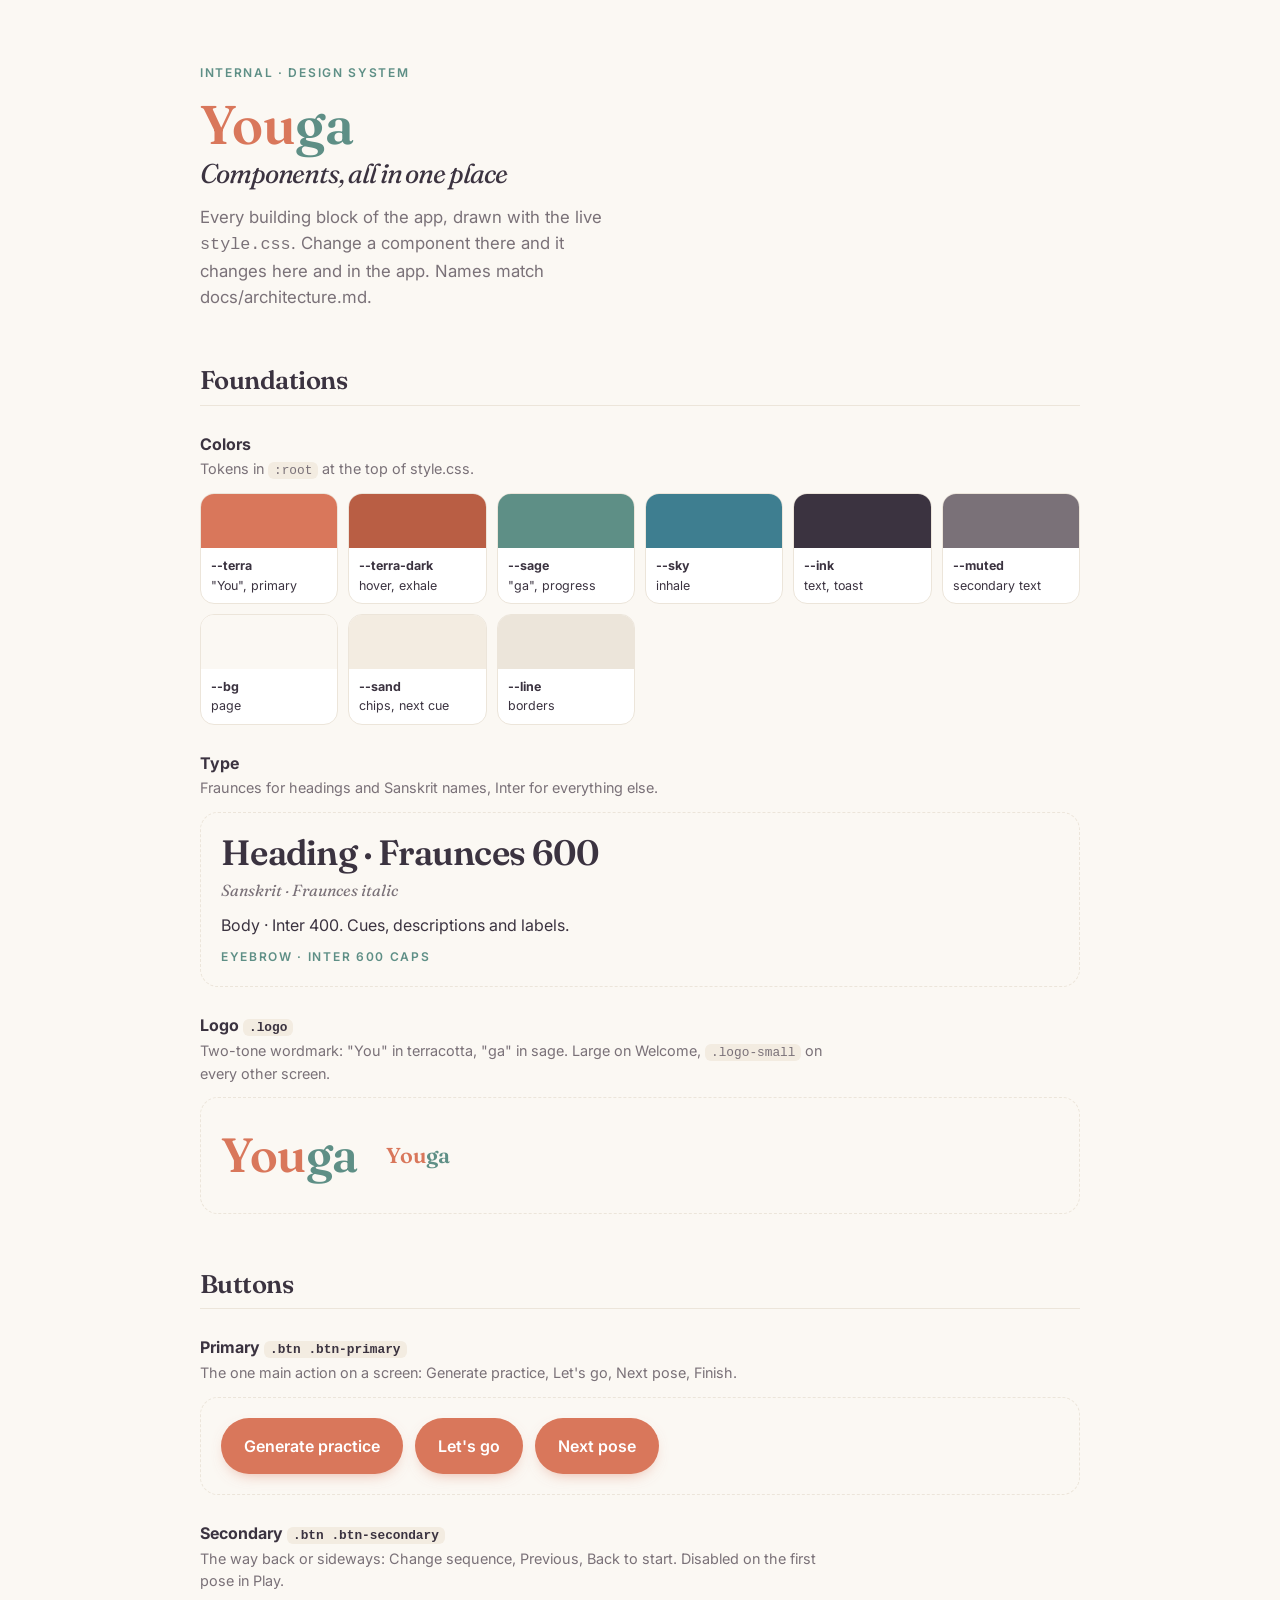
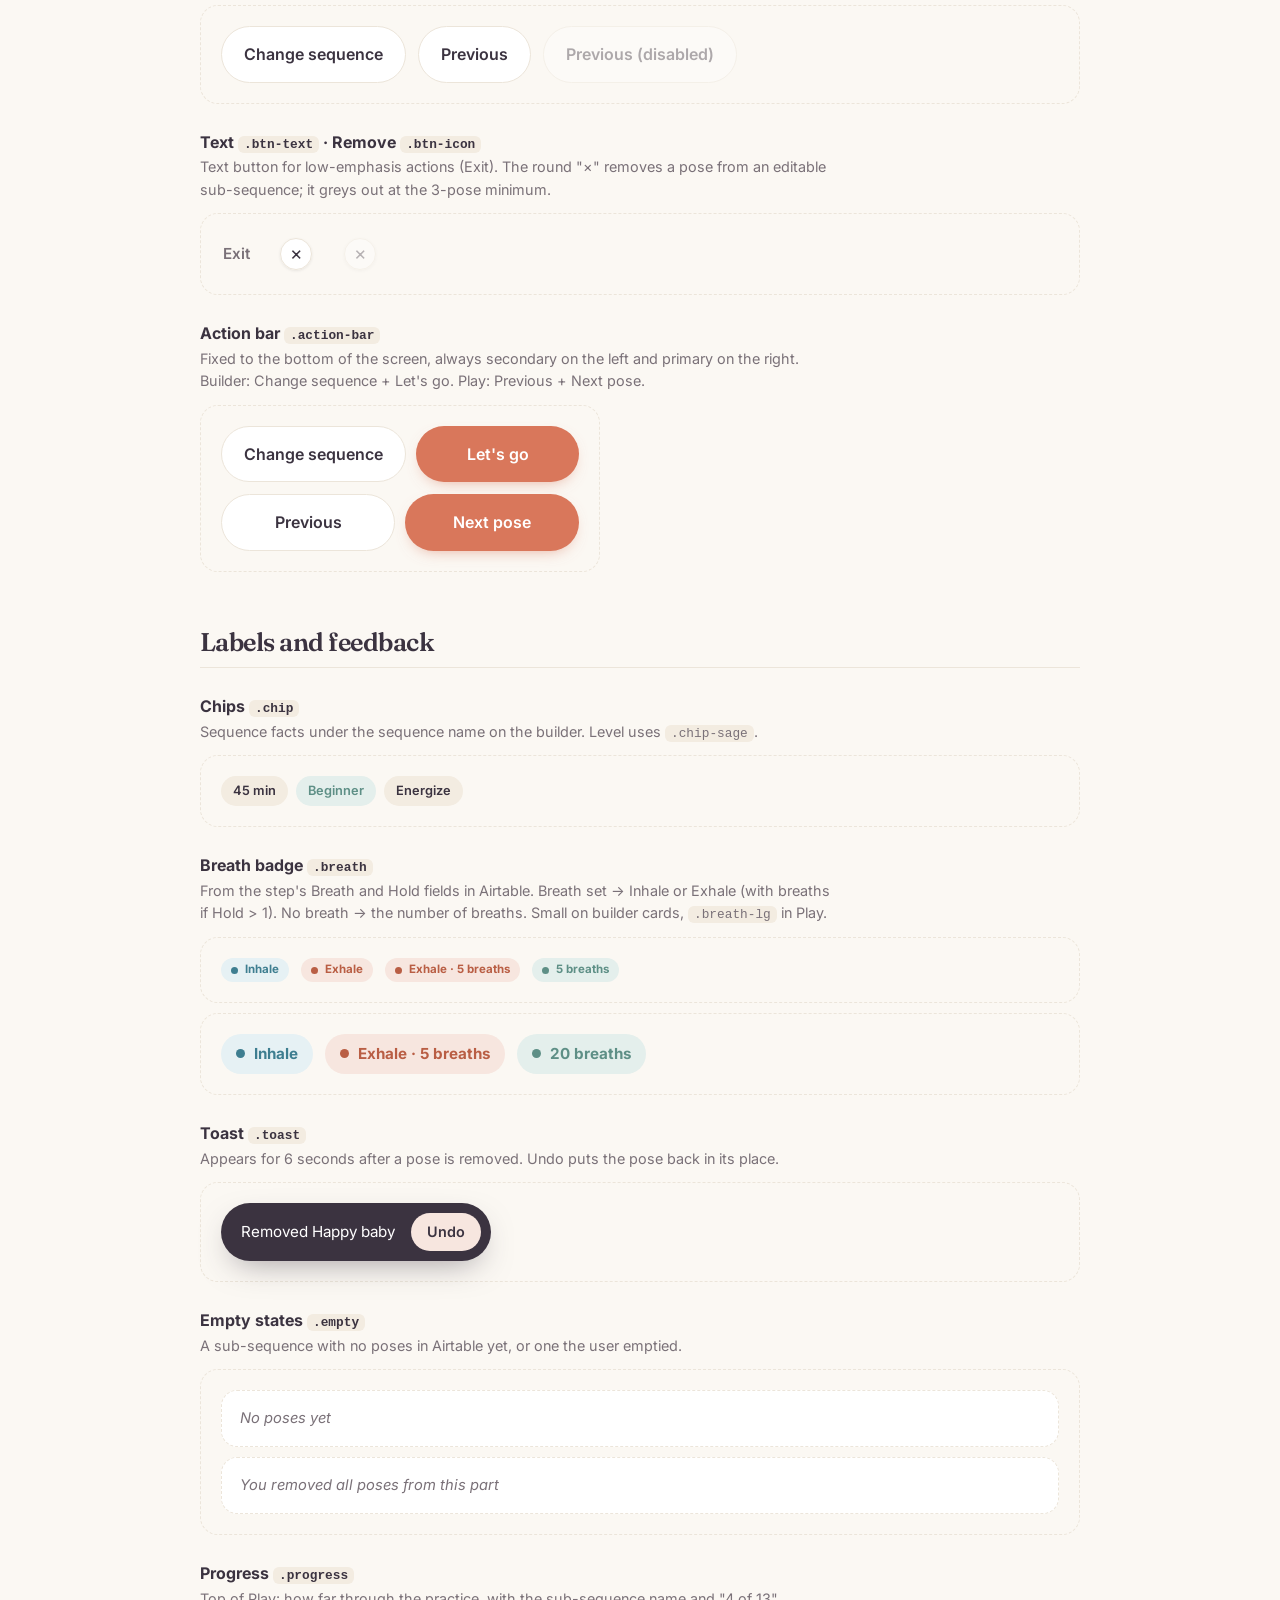
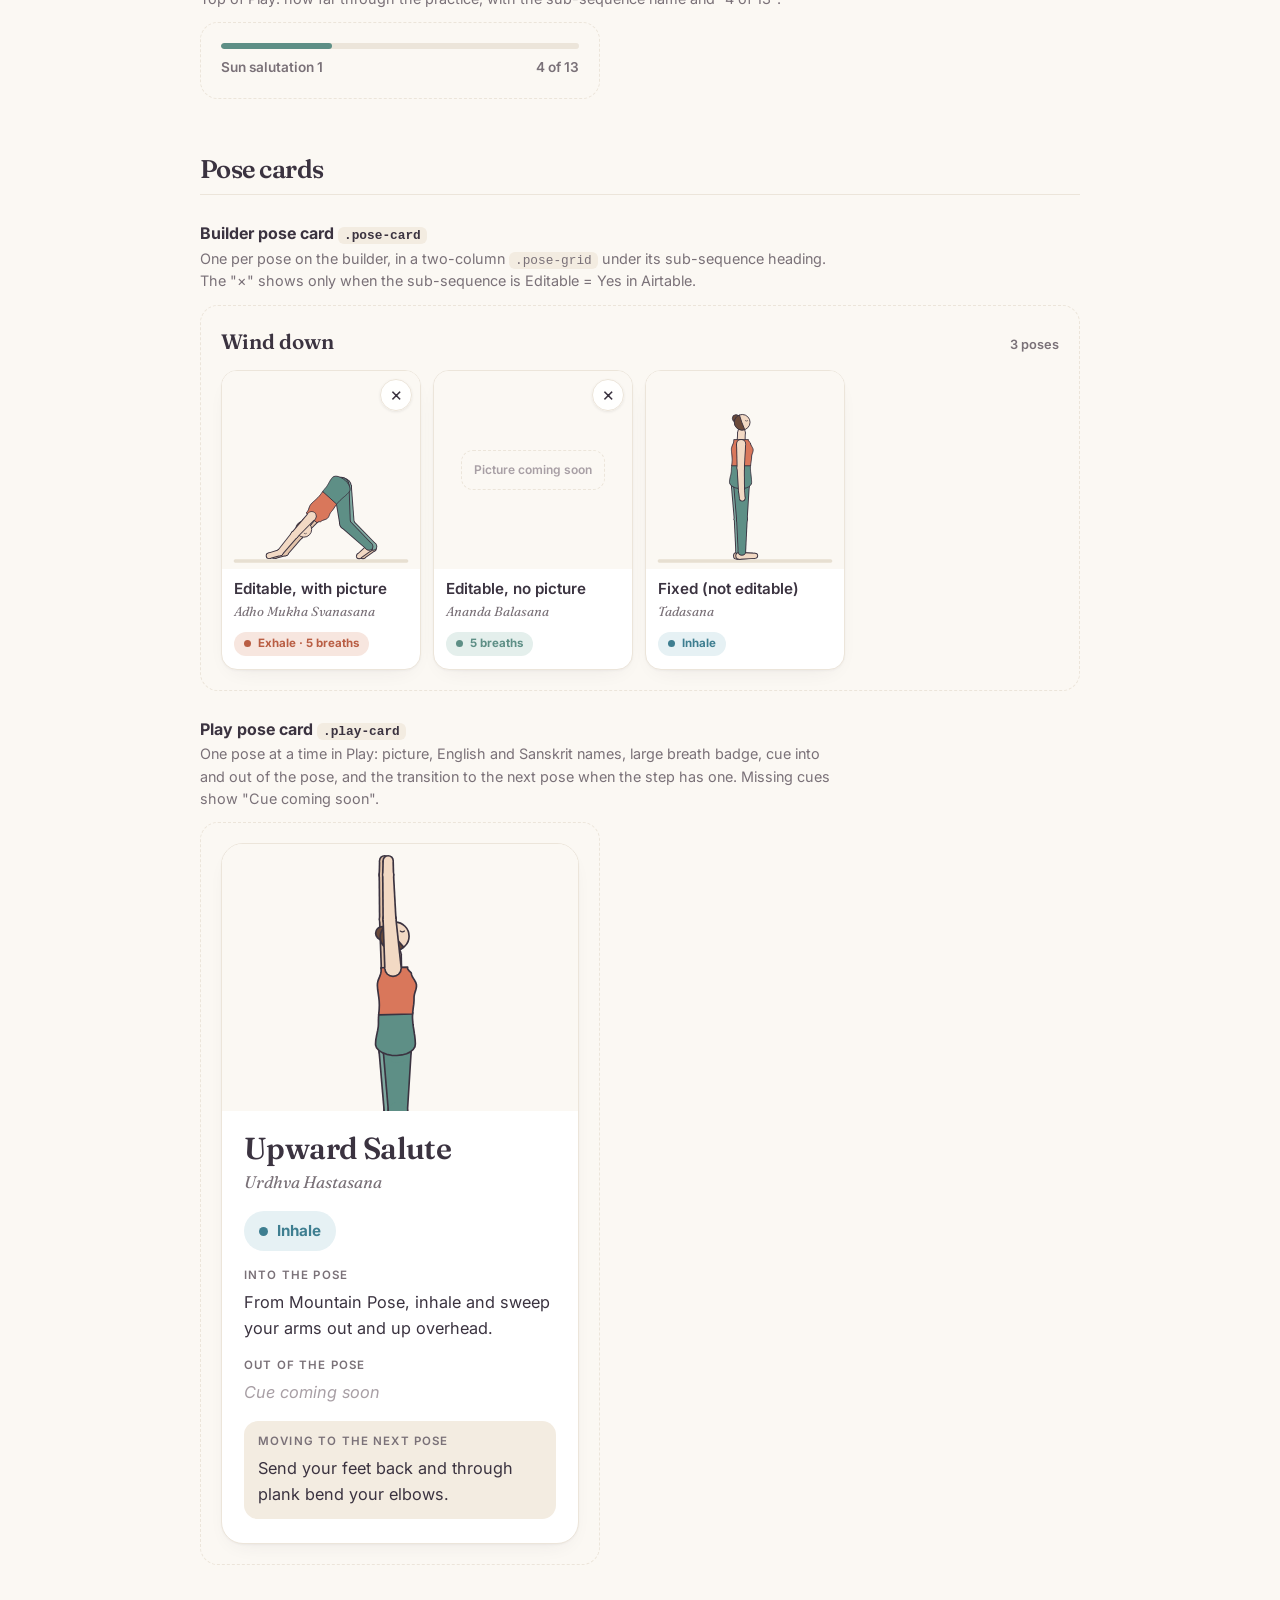
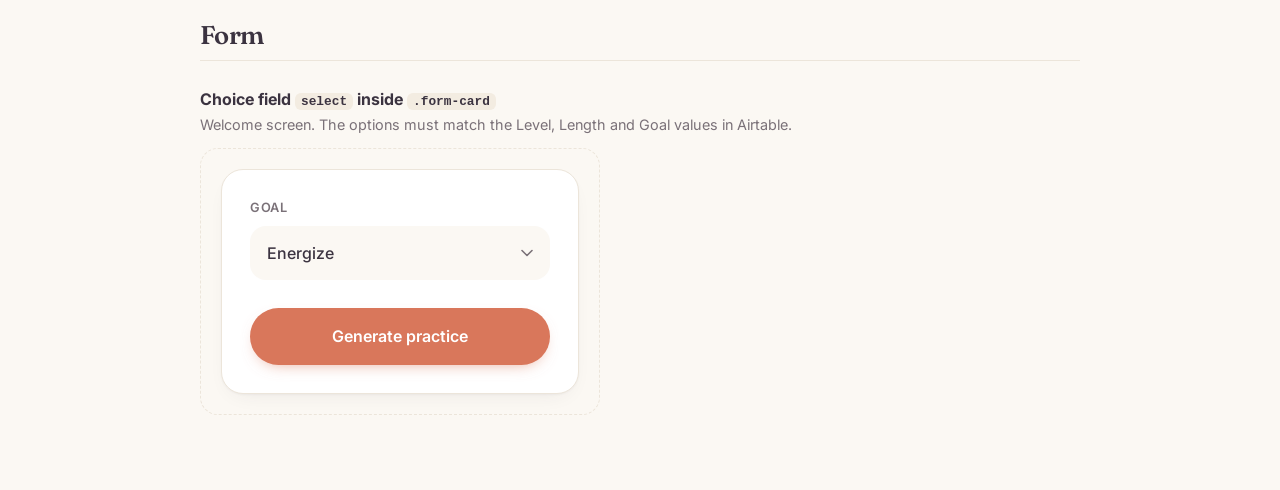
==== styleguide.html @ b782b148 "Merge builder and sequence review, add Play mode, Airtable content, component gallery and architectu" ====
<!doctype html>
<html lang="en">
<head>
  <meta charset="utf-8">
  <meta name="viewport" content="width=device-width, initial-scale=1">
  <title>Youga — Components</title>
  <link rel="preconnect" href="https://fonts.googleapis.com">
  <link rel="preconnect" href="https://fonts.gstatic.com" crossorigin>
  <link rel="stylesheet" href="https://fonts.googleapis.com/css2?family=Fraunces:ital,opsz,wght@0,9..144,400;0,9..144,500;0,9..144,600;1,9..144,400&family=Inter:wght@400;500;600;700&display=swap">
  <!-- Uses the app's own stylesheet, so this page always shows the real components. -->
  <link rel="stylesheet" href="style.css">
  <style>
    /* Gallery-only layout. Nothing here is used by the app. */
    main { max-width: 920px; padding-bottom: 80px; }
    .sg-group { margin-top: 56px; }
    .sg-group > h2 { font-size: 1.6rem; padding-bottom: 10px; border-bottom: 1px solid var(--line); }
    .sg-item { margin-top: 26px; }
    .sg-item > h3 { margin: 0 0 2px; font-size: 1rem; }
    .sg-item p.sg-desc { margin: 0 0 12px; font-size: 0.9rem; color: var(--muted); max-width: 70ch; }
    .sg-item code { font-size: 0.8rem; background: var(--sand); padding: 1px 6px; border-radius: 6px; }
    .sg-row { display: flex; flex-wrap: wrap; gap: 12px; align-items: center; }
    .sg-frame { padding: 20px; border: 1px dashed var(--line); border-radius: 18px; background: var(--bg); }
    .sg-cards { display: grid; grid-template-columns: repeat(3, minmax(0, 200px)); gap: 12px; }
    .sg-phone { max-width: 400px; }
    .sg-static.toast, .sg-static.action-bar { position: static; transform: none; animation: none; }
    .sg-static.action-bar { padding: 0; background: none; }
    .sg-swatches { display: grid; grid-template-columns: repeat(auto-fill, minmax(130px, 1fr)); gap: 10px; }
    .sg-swatch { border: 1px solid var(--line); border-radius: 14px; overflow: hidden; background: var(--surface); font-size: 0.78rem; }
    .sg-swatch div { height: 54px; }
    .sg-swatch span { display: block; padding: 8px 10px; }
    @media (max-width: 640px) { .sg-cards { grid-template-columns: repeat(2, minmax(0, 1fr)); } }
  </style>
</head>
<body>
<main>
  <p class="eyebrow">Internal · design system</p>
  <h1><span class="logo"><span class="logo-you">You</span><span class="logo-ga">ga</span></span>
    <span class="tagline">Components, all in one place</span></h1>
  <p class="intro">Every building block of the app, drawn with the live <code>style.css</code>. Change a component there and it changes here and in the app. Names match docs/architecture.md.</p>

  <!-- ===== Foundations ===== -->
  <section class="sg-group">
    <h2>Foundations</h2>

    <div class="sg-item">
      <h3>Colors</h3>
      <p class="sg-desc">Tokens in <code>:root</code> at the top of style.css.</p>
      <div class="sg-swatches">
        <div class="sg-swatch"><div style="background:var(--terra)"></div><span><b>--terra</b><br>"You", primary</span></div>
        <div class="sg-swatch"><div style="background:var(--terra-dark)"></div><span><b>--terra-dark</b><br>hover, exhale</span></div>
        <div class="sg-swatch"><div style="background:var(--sage)"></div><span><b>--sage</b><br>"ga", progress</span></div>
        <div class="sg-swatch"><div style="background:var(--sky)"></div><span><b>--sky</b><br>inhale</span></div>
        <div class="sg-swatch"><div style="background:var(--ink)"></div><span><b>--ink</b><br>text, toast</span></div>
        <div class="sg-swatch"><div style="background:var(--muted)"></div><span><b>--muted</b><br>secondary text</span></div>
        <div class="sg-swatch"><div style="background:var(--bg)"></div><span><b>--bg</b><br>page</span></div>
        <div class="sg-swatch"><div style="background:var(--sand)"></div><span><b>--sand</b><br>chips, next cue</span></div>
        <div class="sg-swatch"><div style="background:var(--line)"></div><span><b>--line</b><br>borders</span></div>
      </div>
    </div>

    <div class="sg-item">
      <h3>Type</h3>
      <p class="sg-desc">Fraunces for headings and Sanskrit names, Inter for everything else.</p>
      <div class="sg-frame">
        <h2>Heading · Fraunces 600</h2>
        <p class="sanskrit" style="margin:6px 0 10px">Sanskrit · Fraunces italic</p>
        <p style="margin:0">Body · Inter 400. Cues, descriptions and labels.</p>
        <p class="eyebrow" style="margin:10px 0 0">Eyebrow · Inter 600 caps</p>
      </div>
    </div>

    <div class="sg-item">
      <h3>Logo <code>.logo</code></h3>
      <p class="sg-desc">Two-tone wordmark: "You" in terracotta, "ga" in sage. Large on Welcome, <code>.logo-small</code> on every other screen.</p>
      <div class="sg-frame sg-row" style="gap:28px">
        <span class="logo" style="font-size:3rem"><span class="logo-you">You</span><span class="logo-ga">ga</span></span>
        <span class="logo logo-small"><span class="logo-you">You</span><span class="logo-ga">ga</span></span>
      </div>
    </div>
  </section>

  <!-- ===== Buttons ===== -->
  <section class="sg-group">
    <h2>Buttons</h2>

    <div class="sg-item">
      <h3>Primary <code>.btn .btn-primary</code></h3>
      <p class="sg-desc">The one main action on a screen: Generate practice, Let's go, Next pose, Finish.</p>
      <div class="sg-frame sg-row">
        <button class="btn btn-primary">Generate practice</button>
        <button class="btn btn-primary">Let's go</button>
        <button class="btn btn-primary">Next pose</button>
      </div>
    </div>

    <div class="sg-item">
      <h3>Secondary <code>.btn .btn-secondary</code></h3>
      <p class="sg-desc">The way back or sideways: Change sequence, Previous, Back to start. Disabled on the first pose in Play.</p>
      <div class="sg-frame sg-row">
        <button class="btn btn-secondary">Change sequence</button>
        <button class="btn btn-secondary">Previous</button>
        <button class="btn btn-secondary" disabled>Previous (disabled)</button>
      </div>
    </div>

    <div class="sg-item">
      <h3>Text <code>.btn-text</code> · Remove <code>.btn-icon</code></h3>
      <p class="sg-desc">Text button for low-emphasis actions (Exit). The round "×" removes a pose from an editable sub-sequence; it greys out at the 3-pose minimum.</p>
      <div class="sg-frame sg-row" style="gap:24px">
        <button class="btn-text">Exit</button>
        <span style="position:relative;width:40px;height:40px;display:inline-block"><button class="btn-icon" style="top:4px;right:4px">×</button></span>
        <span style="position:relative;width:40px;height:40px;display:inline-block"><button class="btn-icon" aria-disabled="true" style="top:4px;right:4px">×</button></span>
      </div>
    </div>

    <div class="sg-item">
      <h3>Action bar <code>.action-bar</code></h3>
      <p class="sg-desc">Fixed to the bottom of the screen, always secondary on the left and primary on the right. Builder: Change sequence + Let's go. Play: Previous + Next pose.</p>
      <div class="sg-frame sg-phone">
        <div class="action-bar sg-static"><div class="action-bar-inner">
          <button class="btn btn-secondary">Change sequence</button><button class="btn btn-primary">Let's go</button>
        </div></div>
        <div class="action-bar sg-static" style="margin-top:12px"><div class="action-bar-inner">
          <button class="btn btn-secondary">Previous</button><button class="btn btn-primary">Next pose</button>
        </div></div>
      </div>
    </div>
  </section>

  <!-- ===== Labels and feedback ===== -->
  <section class="sg-group">
    <h2>Labels and feedback</h2>

    <div class="sg-item">
      <h3>Chips <code>.chip</code></h3>
      <p class="sg-desc">Sequence facts under the sequence name on the builder. Level uses <code>.chip-sage</code>.</p>
      <div class="sg-frame"><div class="chips" style="margin:0"><span class="chip">45 min</span><span class="chip chip-sage">Beginner</span><span class="chip">Energize</span></div></div>
    </div>

    <div class="sg-item">
      <h3>Breath badge <code>.breath</code></h3>
      <p class="sg-desc">From the step's Breath and Hold fields in Airtable. Breath set → Inhale or Exhale (with breaths if Hold &gt; 1). No breath → the number of breaths. Small on builder cards, <code>.breath-lg</code> in Play.</p>
      <div class="sg-frame sg-row">
        <span class="breath breath-inhale">Inhale</span>
        <span class="breath breath-exhale">Exhale</span>
        <span class="breath breath-exhale">Exhale · 5 breaths</span>
        <span class="breath breath-count">5 breaths</span>
      </div>
      <div class="sg-frame sg-row" style="margin-top:10px">
        <span class="breath breath-lg breath-inhale">Inhale</span>
        <span class="breath breath-lg breath-exhale">Exhale · 5 breaths</span>
        <span class="breath breath-lg breath-count">20 breaths</span>
      </div>
    </div>

    <div class="sg-item">
      <h3>Toast <code>.toast</code></h3>
      <p class="sg-desc">Appears for 6 seconds after a pose is removed. Undo puts the pose back in its place.</p>
      <div class="sg-frame sg-row"><div class="toast sg-static"><span>Removed Happy baby</span><button>Undo</button></div></div>
    </div>

    <div class="sg-item">
      <h3>Empty states <code>.empty</code></h3>
      <p class="sg-desc">A sub-sequence with no poses in Airtable yet, or one the user emptied.</p>
      <div class="sg-frame" style="display:grid;gap:10px">
        <div class="empty">No poses yet</div>
        <div class="empty">You removed all poses from this part</div>
      </div>
    </div>

    <div class="sg-item">
      <h3>Progress <code>.progress</code></h3>
      <p class="sg-desc">Top of Play: how far through the practice, with the sub-sequence name and "4 of 13".</p>
      <div class="sg-frame sg-phone">
        <div class="progress" style="margin-top:0"><div style="width:31%"></div></div>
        <div class="play-where"><span>Sun salutation 1</span><span>4 of 13</span></div>
      </div>
    </div>
  </section>

  <!-- ===== Pose cards ===== -->
  <section class="sg-group">
    <h2>Pose cards</h2>

    <div class="sg-item">
      <h3>Builder pose card <code>.pose-card</code></h3>
      <p class="sg-desc">One per pose on the builder, in a two-column <code>.pose-grid</code> under its sub-sequence heading. The "×" shows only when the sub-sequence is Editable = Yes in Airtable.</p>
      <div class="sg-frame">
        <div class="section-head" style="margin-top:0"><h3>Wind down</h3><span class="section-count">3 poses</span></div>
        <div class="sg-cards">
          <div class="card pose-card"><button class="btn-icon">×</button>
            <div class="pose-art"><img src="images/poses/downward-facing-dog.svg" alt=""></div>
            <div class="pose-card-body"><div class="pose-card-name">Editable, with picture</div><p class="sanskrit">Adho Mukha Svanasana</p><span class="breath breath-exhale">Exhale · 5 breaths</span></div></div>
          <div class="card pose-card"><button class="btn-icon">×</button>
            <div class="pose-art"><div class="pose-placeholder">Picture coming soon</div></div>
            <div class="pose-card-body"><div class="pose-card-name">Editable, no picture</div><p class="sanskrit">Ananda Balasana</p><span class="breath breath-count">5 breaths</span></div></div>
          <div class="card pose-card">
            <div class="pose-art"><img src="images/poses/mountain-pose.svg" alt=""></div>
            <div class="pose-card-body"><div class="pose-card-name">Fixed (not editable)</div><p class="sanskrit">Tadasana</p><span class="breath breath-inhale">Inhale</span></div></div>
        </div>
      </div>
    </div>

    <div class="sg-item">
      <h3>Play pose card <code>.play-card</code></h3>
      <p class="sg-desc">One pose at a time in Play: picture, English and Sanskrit names, large breath badge, cue into and out of the pose, and the transition to the next pose when the step has one. Missing cues show "Cue coming soon".</p>
      <div class="sg-frame sg-phone">
        <article class="card play-card" style="margin-top:0">
          <div class="pose-art"><img src="images/poses/upward-salute.svg" alt=""></div>
          <div class="play-body">
            <h2 class="play-name">Upward Salute</h2>
            <p class="sanskrit">Urdhva Hastasana</p>
            <span class="breath breath-lg breath-inhale">Inhale</span>
            <div class="cue"><h3>Into the pose</h3><p>From Mountain Pose, inhale and sweep your arms out and up overhead.</p></div>
            <div class="cue"><h3>Out of the pose</h3><p class="cue-missing">Cue coming soon</p></div>
            <div class="cue cue-next"><h3>Moving to the next pose</h3><p>Send your feet back and through plank bend your elbows.</p></div>
          </div>
        </article>
      </div>
    </div>
  </section>

  <!-- ===== Form ===== -->
  <section class="sg-group">
    <h2>Form</h2>
    <div class="sg-item">
      <h3>Choice field <code>select</code> inside <code>.form-card</code></h3>
      <p class="sg-desc">Welcome screen. The options must match the Level, Length and Goal values in Airtable.</p>
      <div class="sg-frame sg-phone">
        <div class="card form-card">
          <label>Goal<select><option>Energize</option><option>Relax</option><option>Stretch</option><option>Relieve pain</option></select></label>
          <button class="btn btn-primary">Generate practice</button>
        </div>
      </div>
    </div>
  </section>
</main>
</body>
</html>
---- style.css ----
/* Youga styles.
   Structure: 1. Design tokens  2. Base  3. Brand  4. Components  5. Screens.
   Every component listed in docs/architecture.md has a section here and an
   example in styleguide.html. Change a token once and it updates everywhere. */

/* ---------- 1. Design tokens ---------- */

:root {
  /* Color */
  --bg: #fbf8f3;            /* page background, cream */
  --surface: #ffffff;       /* cards */
  --sand: #f3ece1;          /* soft fills: chips, next-pose cue */
  --ink: #3b3340;           /* main text */
  --muted: #7a7178;         /* secondary text */
  --faint: #a89fa5;         /* placeholders */
  --line: #ece5da;          /* borders */
  --terra: #d9775b;         /* brand "You", primary buttons */
  --terra-dark: #b95e44;    /* primary hover, exhale */
  --terra-soft: #f7e6df;    /* exhale badge fill */
  --sage: #5e8f86;          /* brand "ga", progress, breath counts */
  --sage-soft: #e4efec;     /* breath count badge fill */
  --sky: #3e7e90;           /* inhale */
  --sky-soft: #e6f1f4;      /* inhale badge fill */

  /* Type */
  --font-display: "Fraunces", Georgia, "Times New Roman", serif;
  --font-body: "Inter", -apple-system, BlinkMacSystemFont, "Segoe UI", Roboto, sans-serif;

  /* Shape and depth */
  --radius-lg: 22px;
  --radius-md: 16px;
  --radius-pill: 999px;
  --shadow-card: 0 1px 2px rgba(59, 51, 64, 0.04), 0 8px 24px -14px rgba(59, 51, 64, 0.14);
  --shadow-button: 0 6px 16px -8px rgba(217, 119, 91, 0.7);
}

/* ---------- 2. Base ---------- */

* { box-sizing: border-box; }

body {
  margin: 0;
  min-height: 100vh;
  background: var(--bg);
  color: var(--ink);
  font-family: var(--font-body);
  font-size: 16px;
  line-height: 1.55;
  -webkit-font-smoothing: antialiased;
}

main {
  max-width: 560px;
  margin: 0 auto;
  padding: 64px 20px 140px;
}

[hidden] { display: none !important; }

.screen { animation: fade-in 0.4s ease both; }

@keyframes fade-in {
  from { opacity: 0; transform: translateY(6px); }
  to { opacity: 1; transform: none; }
}

@media (prefers-reduced-motion: reduce) {
  .screen, .toast { animation: none; }
  * { transition: none !important; }
}

h1, h2 {
  font-family: var(--font-display);
  font-weight: 600;
  letter-spacing: -0.02em;
  margin: 0;
}

h1 { font-size: clamp(2.6rem, 9vw, 3.4rem); line-height: 1.02; }
h2 { font-size: clamp(1.8rem, 6vw, 2.2rem); line-height: 1.12; }

.eyebrow {
  margin: 0 0 14px;
  font-size: 0.75rem;
  font-weight: 600;
  letter-spacing: 0.14em;
  text-transform: uppercase;
  color: var(--sage);
}

.intro {
  margin: 16px 0 32px;
  max-width: 38ch;
  font-size: 1.05rem;
  color: var(--muted);
}

/* ---------- 3. Brand ---------- */

/* Two-tone wordmark: "You" highlighted in terracotta, "ga" in sage. */
.logo { font-family: var(--font-display); font-weight: 600; letter-spacing: -0.01em; }
.logo-you { color: var(--terra); }
.logo-ga { color: var(--sage); }
.logo-small { font-size: 1.35rem; letter-spacing: 0; text-transform: none; }

h1 .tagline {
  display: block;
  margin-top: 8px;
  font-size: 0.5em;
  font-style: italic;
  font-weight: 400;
  color: var(--ink);
}

/* ---------- 4. Components ---------- */

/* Card: the white surface used by the form, pose cards and the play card. */
.card {
  background: var(--surface);
  border: 1px solid var(--line);
  border-radius: var(--radius-lg);
  box-shadow: var(--shadow-card);
}

/* Buttons. Primary = the one main action on a screen. Secondary = the way back.
   Text = low-emphasis actions such as Exit. */
.btn {
  font: inherit;
  font-size: 1rem;
  font-weight: 600;
  padding: 15px 22px;
  border: 1.5px solid transparent;
  border-radius: var(--radius-pill);
  cursor: pointer;
  white-space: nowrap;
  transition: background-color 0.2s, border-color 0.2s, box-shadow 0.2s, transform 0.1s, opacity 0.2s;
}
.btn:active { transform: scale(0.98); }
.btn:focus-visible, .btn-icon:focus-visible, .btn-text:focus-visible, select:focus-visible {
  outline: none;
  box-shadow: 0 0 0 4px var(--sage-soft), 0 0 0 5px var(--sage);
}
.btn-primary { color: #fff; background: var(--terra); box-shadow: var(--shadow-button); }
.btn-primary:hover { background: var(--terra-dark); }
.btn-secondary { color: var(--ink); background: var(--surface); border-color: var(--line); }
.btn-secondary:hover { border-color: var(--sage); }
.btn-secondary:disabled { opacity: 0.4; cursor: default; }
.btn-block { width: 100%; }
.btn-text {
  font: inherit; font-size: 0.95rem; font-weight: 600; color: var(--muted);
  background: none; border: none; padding: 6px 2px; cursor: pointer; border-radius: 8px;
}
.btn-text:hover { color: var(--ink); }

/* Round "×" on removable pose cards. */
.btn-icon {
  position: absolute; top: 8px; right: 8px; z-index: 1;
  width: 32px; height: 32px; padding: 0;
  display: grid; place-items: center;
  font: inherit; font-size: 1.2rem; line-height: 1; color: var(--ink);
  background: rgba(255, 255, 255, 0.94);
  border: 1px solid var(--line); border-radius: 50%;
  box-shadow: 0 1px 3px rgba(0, 0, 0, 0.08);
  cursor: pointer;
}
.btn-icon:hover:not([aria-disabled="true"]) { color: var(--terra-dark); }
.btn-icon[aria-disabled="true"] { opacity: 0.35; cursor: not-allowed; }

/* Form fields */
.form-card { display: grid; gap: 22px; padding: 28px; }
label {
  display: grid; gap: 8px;
  font-size: 0.8rem; font-weight: 600; letter-spacing: 0.04em; text-transform: uppercase;
  color: var(--muted);
}
select {
  appearance: none; -webkit-appearance: none; width: 100%;
  padding: 14px 44px 14px 16px;
  font: inherit; font-size: 1rem; font-weight: 500; letter-spacing: normal; text-transform: none;
  color: var(--ink); background-color: var(--bg);
  background-image: url("data:image/svg+xml,%3Csvg xmlns='http://www.w3.org/2000/svg' width='12' height='8' viewBox='0 0 12 8'%3E%3Cpath d='M1 1.5l5 5 5-5' fill='none' stroke='%237a7178' stroke-width='1.6' stroke-linecap='round' stroke-linejoin='round'/%3E%3C/svg%3E");
  background-repeat: no-repeat; background-position: right 16px center;
  border: 1px solid transparent; border-radius: var(--radius-md); cursor: pointer;
}
select:hover { border-color: var(--line); }
.form-card .btn { margin-top: 6px; }
.form-error { margin: 0; font-size: 0.9rem; color: var(--terra-dark); text-align: center; }

/* Chips: sequence facts (minutes, level, goal). */
.chips { display: flex; flex-wrap: wrap; gap: 8px; margin: 14px 0 8px; }
.chip {
  font-size: 0.8rem; font-weight: 600; padding: 5px 12px;
  border-radius: var(--radius-pill); background: var(--sand); color: var(--ink);
}
.chip-sage { background: var(--sage-soft); color: var(--sage); }

/* Breath badge: "Inhale", "Exhale", or "5 breaths". Two sizes: card (small) and play (large). */
.breath {
  display: inline-flex; align-items: center; gap: 7px;
  font-size: 0.72rem; font-weight: 700; padding: 3px 10px; border-radius: var(--radius-pill);
}
.breath::before { content: ""; width: 7px; height: 7px; border-radius: 50%; background: currentColor; }
.breath-count { background: var(--sage-soft); color: var(--sage); }
.breath-inhale { background: var(--sky-soft); color: var(--sky); }
.breath-exhale { background: var(--terra-soft); color: var(--terra-dark); }
.breath-lg { font-size: 0.95rem; padding: 8px 15px; gap: 9px; }
.breath-lg::before { width: 9px; height: 9px; }

/* Pose art: the picture slot, or a placeholder until a picture exists. */
.pose-art { background: var(--bg); display: grid; place-items: center; overflow: hidden; }
.pose-art img { display: block; width: 100%; height: 100%; object-fit: contain; }
.pose-placeholder {
  margin: 12px; padding: 10px 12px; text-align: center;
  font-size: 0.75rem; font-weight: 600; color: var(--faint);
  border: 1.5px dashed var(--line); border-radius: 12px;
}

/* Section header: one per sub-sequence on the builder. */
.section-head { display: flex; align-items: baseline; justify-content: space-between; gap: 12px; margin: 30px 0 12px; }
.section-head h3 { margin: 0; font-family: var(--font-display); font-weight: 600; font-size: 1.3rem; }
.section-count { font-size: 0.8rem; font-weight: 600; color: var(--muted); white-space: nowrap; }

/* Builder pose card: picture, names and breath. Removable cards carry a .btn-icon. */
.pose-grid { display: grid; grid-template-columns: repeat(2, minmax(0, 1fr)); gap: 12px; }
.pose-card { position: relative; overflow: hidden; border-radius: var(--radius-md); }
.pose-card .pose-art { aspect-ratio: 1 / 1; }
.pose-card-body { padding: 10px 12px 13px; }
.pose-card-name { font-weight: 600; font-size: 0.95rem; line-height: 1.3; }
.pose-card .sanskrit { font-size: 0.82rem; margin: 2px 0 8px; }

.sanskrit { font-family: var(--font-display); font-style: italic; color: var(--muted); margin: 0; }

/* Empty state: a sub-sequence with no poses yet, or with all poses removed. */
.empty {
  padding: 16px 18px; font-size: 0.92rem; font-style: italic; color: var(--muted);
  background: var(--surface); border: 1.5px dashed var(--line); border-radius: var(--radius-md);
}

.match-note, .min-note { font-size: 0.9rem; color: var(--muted); }
.min-note { text-align: center; margin: 20px 0 0; }

/* Action bar: fixed to the bottom of the screen, holds a screen's two main buttons. */
.action-bar {
  position: fixed; left: 0; right: 0; bottom: 0; z-index: 5;
  padding: 24px 20px calc(18px + env(safe-area-inset-bottom, 0px));
  background: linear-gradient(to top, var(--bg) 72%, rgba(251, 248, 243, 0));
}
.action-bar-inner { max-width: 560px; margin: 0 auto; display: flex; gap: 10px; }
.action-bar .btn { flex: 1; }

/* Toast: confirms a removal and offers Undo. */
.toast {
  position: fixed; left: 50%; z-index: 10;
  bottom: calc(100px + env(safe-area-inset-bottom, 0px));
  transform: translateX(-50%);
  display: flex; align-items: center; gap: 16px;
  max-width: calc(100% - 32px);
  padding: 10px 10px 10px 20px;
  font-size: 0.95rem; color: #fff; background: var(--ink);
  border-radius: var(--radius-pill);
  box-shadow: 0 12px 32px -12px rgba(59, 51, 64, 0.5);
  animation: toast-in 0.3s ease both;
}
@keyframes toast-in {
  from { opacity: 0; transform: translate(-50%, 8px); }
  to { opacity: 1; transform: translate(-50%, 0); }
}
.toast span { overflow: hidden; text-overflow: ellipsis; white-space: nowrap; }
.toast button {
  flex-shrink: 0; padding: 8px 16px; font: inherit; font-size: 0.9rem; font-weight: 600;
  color: var(--ink); background: var(--terra-soft); border: none; border-radius: var(--radius-pill); cursor: pointer;
}
.toast button:hover { background: #fff; }

/* Progress bar on the play screen. */
.progress { height: 6px; margin: 18px 0 8px; overflow: hidden; border-radius: var(--radius-pill); background: var(--line); }
.progress > div { height: 100%; width: 0; background: var(--sage); border-radius: var(--radius-pill); transition: width 0.3s ease; }

/* Play card: one large pose with breath and cues. */
.play-card { margin-top: 16px; overflow: hidden; }
.play-card .pose-art { aspect-ratio: 4 / 3; }
.play-card .pose-placeholder { font-size: 0.85rem; padding: 14px 18px; }
.play-body { padding: 20px 22px 24px; }
.play-name { font-size: 1.9rem; }
.play-card .sanskrit { font-size: 1.05rem; margin: 4px 0 16px; }
.cue { margin-top: 16px; }
.cue h3 { margin: 0 0 4px; font-size: 0.72rem; font-weight: 600; letter-spacing: 0.1em; text-transform: uppercase; color: var(--muted); }
.cue p { margin: 0; font-size: 1.02rem; line-height: 1.6; }
.cue-next { padding: 12px 14px; background: var(--sand); border-radius: 14px; }
.cue-missing { font-style: italic; color: var(--faint); }

/* ---------- 5. Screens ---------- */

.play-top { display: flex; justify-content: space-between; align-items: center; }
.play-where { display: flex; justify-content: space-between; font-size: 0.85rem; font-weight: 600; color: var(--muted); }
.play-done { text-align: center; padding: 56px 0 0; }
.play-done .logo { font-size: 1.6rem; }
.play-done h2 { margin: 12px 0 6px; }
.play-done .btn { margin-top: 28px; }

.site-footer { margin-top: 48px; font-size: 0.85rem; text-align: center; color: var(--faint); }
.site-footer a { color: var(--muted); text-underline-offset: 3px; }
.site-footer a:hover { color: var(--sage); }

@media (max-width: 480px) {
  main { padding-top: 44px; }
  .form-card { padding: 22px; }
}
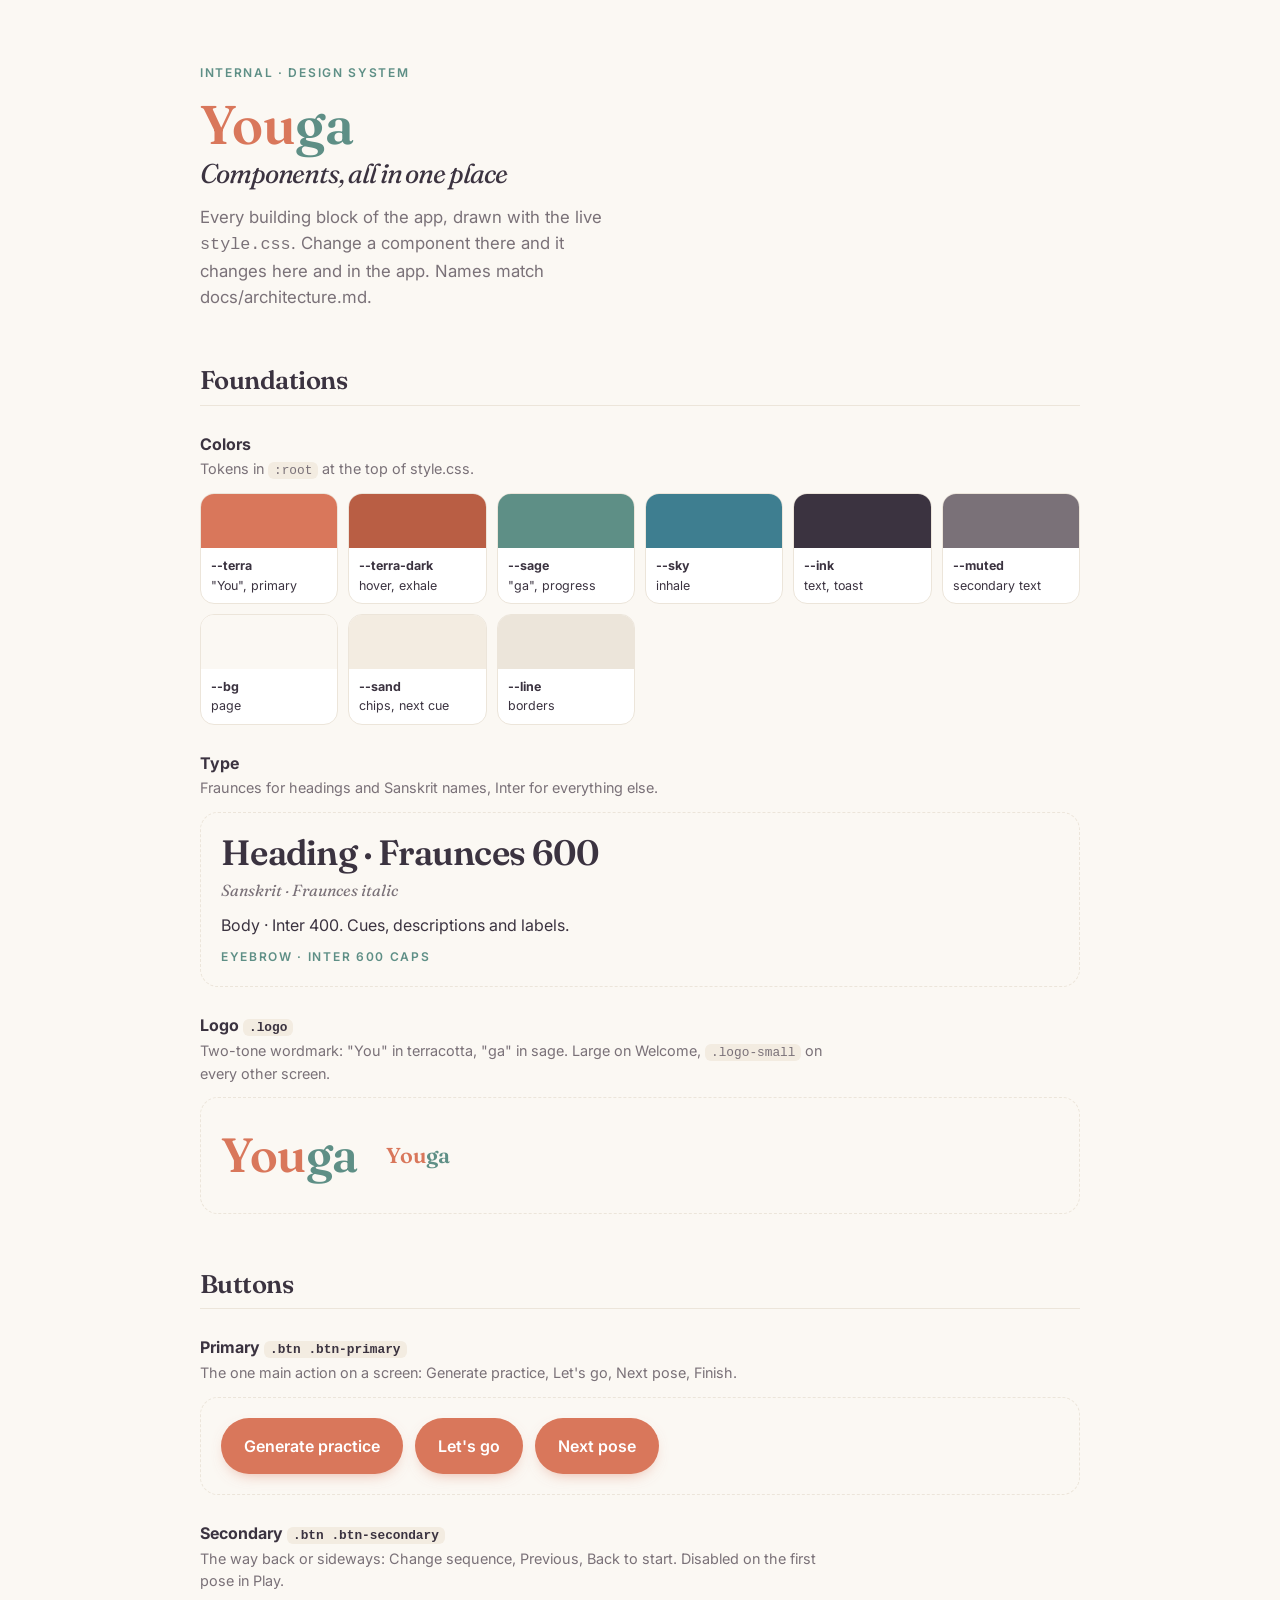
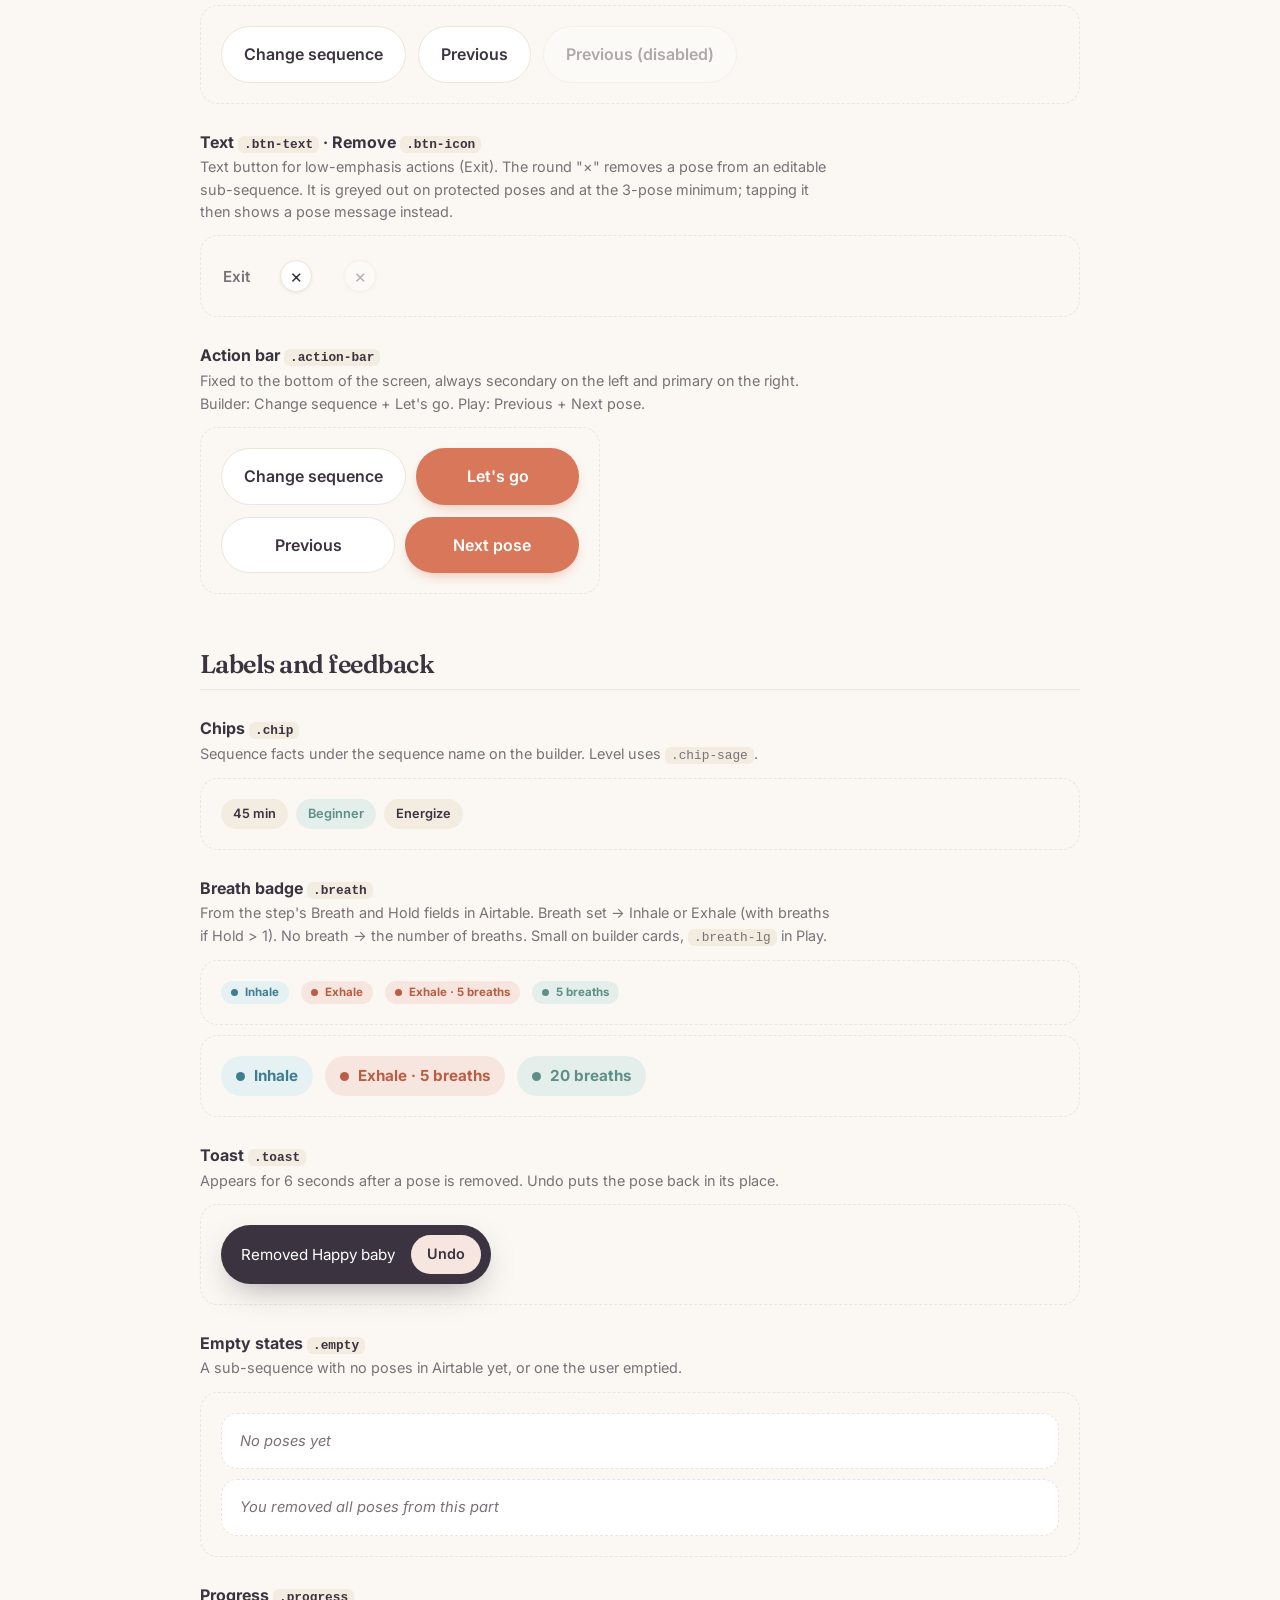
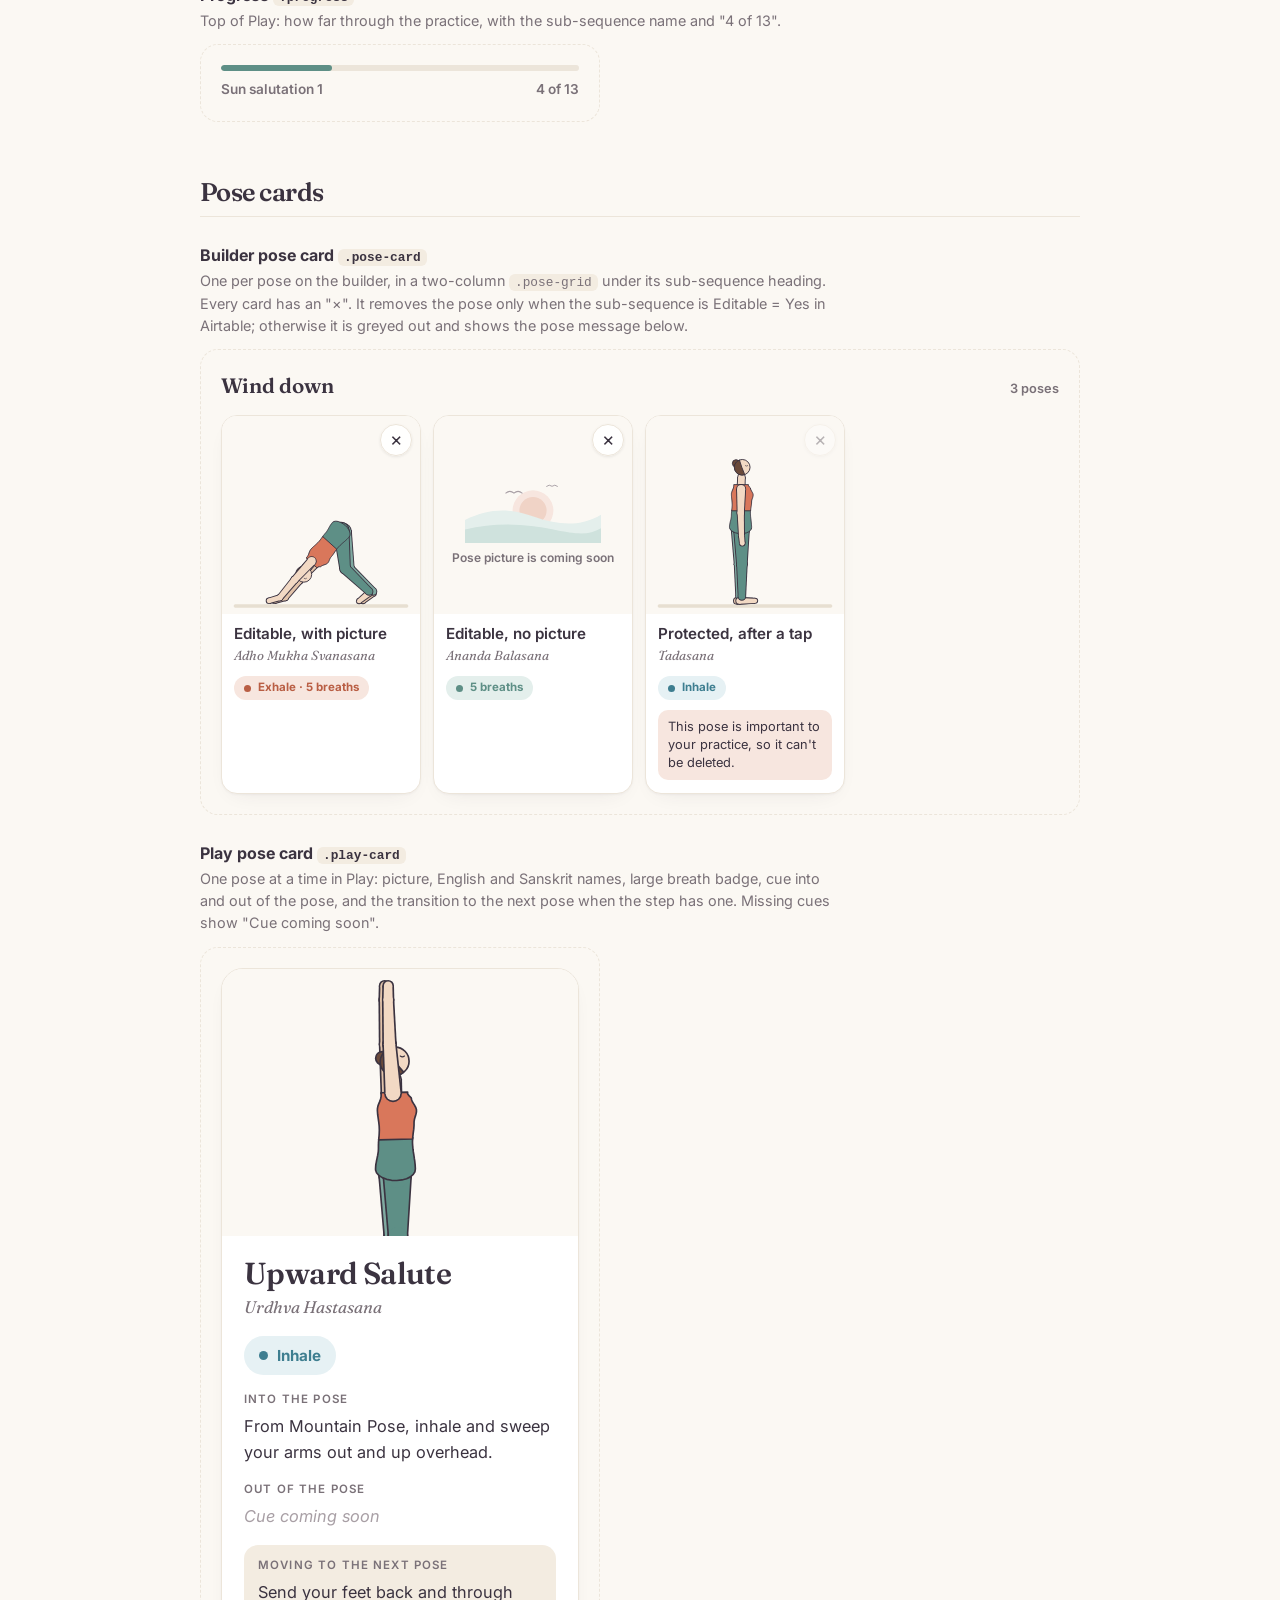
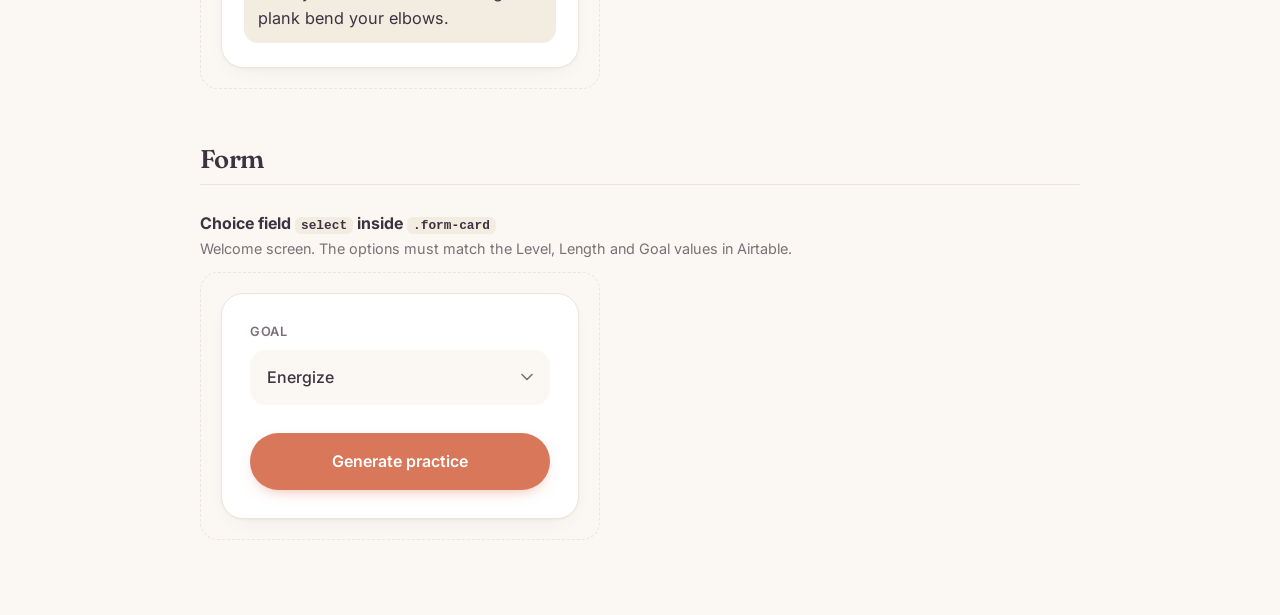
==== commit e53a6653: "Re-export content, calm picture placeholder, protected-pose message, Strength goal - data/content.js" ====
--- a/styleguide.html
+++ b/styleguide.html
@@ -105,7 +105,7 @@
 
     <div class="sg-item">
       <h3>Text <code>.btn-text</code> · Remove <code>.btn-icon</code></h3>
-      <p class="sg-desc">Text button for low-emphasis actions (Exit). The round "×" removes a pose from an editable sub-sequence; it greys out at the 3-pose minimum.</p>
+      <p class="sg-desc">Text button for low-emphasis actions (Exit). The round "×" removes a pose from an editable sub-sequence. It is greyed out on protected poses and at the 3-pose minimum; tapping it then shows a pose message instead.</p>
       <div class="sg-frame sg-row" style="gap:24px">
         <button class="btn-text">Exit</button>
         <span style="position:relative;width:40px;height:40px;display:inline-block"><button class="btn-icon" style="top:4px;right:4px">×</button></span>
@@ -184,7 +184,7 @@
 
     <div class="sg-item">
       <h3>Builder pose card <code>.pose-card</code></h3>
-      <p class="sg-desc">One per pose on the builder, in a two-column <code>.pose-grid</code> under its sub-sequence heading. The "×" shows only when the sub-sequence is Editable = Yes in Airtable.</p>
+      <p class="sg-desc">One per pose on the builder, in a two-column <code>.pose-grid</code> under its sub-sequence heading. Every card has an "×". It removes the pose only when the sub-sequence is Editable = Yes in Airtable; otherwise it is greyed out and shows the pose message below.</p>
       <div class="sg-frame">
         <div class="section-head" style="margin-top:0"><h3>Wind down</h3><span class="section-count">3 poses</span></div>
         <div class="sg-cards">
@@ -192,11 +192,11 @@
             <div class="pose-art"><img src="images/poses/downward-facing-dog.svg" alt=""></div>
             <div class="pose-card-body"><div class="pose-card-name">Editable, with picture</div><p class="sanskrit">Adho Mukha Svanasana</p><span class="breath breath-exhale">Exhale · 5 breaths</span></div></div>
           <div class="card pose-card"><button class="btn-icon">×</button>
-            <div class="pose-art"><div class="pose-placeholder">Picture coming soon</div></div>
+            <div class="pose-art"><div class="pose-placeholder"><img src="images/pose-placeholder.svg" alt=""><span>Pose picture is coming soon</span></div></div>
             <div class="pose-card-body"><div class="pose-card-name">Editable, no picture</div><p class="sanskrit">Ananda Balasana</p><span class="breath breath-count">5 breaths</span></div></div>
-          <div class="card pose-card">
+          <div class="card pose-card"><button class="btn-icon" aria-disabled="true">×</button>
             <div class="pose-art"><img src="images/poses/mountain-pose.svg" alt=""></div>
-            <div class="pose-card-body"><div class="pose-card-name">Fixed (not editable)</div><p class="sanskrit">Tadasana</p><span class="breath breath-inhale">Inhale</span></div></div>
+            <div class="pose-card-body"><div class="pose-card-name">Protected, after a tap</div><p class="sanskrit">Tadasana</p><span class="breath breath-inhale">Inhale</span><p class="pose-message" style="animation:none">This pose is important to your practice, so it can't be deleted.</p></div></div>
         </div>
       </div>
     </div>
@@ -228,7 +228,7 @@
       <p class="sg-desc">Welcome screen. The options must match the Level, Length and Goal values in Airtable.</p>
       <div class="sg-frame sg-phone">
         <div class="card form-card">
-          <label>Goal<select><option>Energize</option><option>Relax</option><option>Stretch</option><option>Relieve pain</option></select></label>
+          <label>Goal<select><option>Energize</option><option>Relax</option><option>Stretch</option><option>Strength</option><option>Relieve pain</option></select></label>
           <button class="btn btn-primary">Generate practice</button>
         </div>
       </div>
--- a/style.css
+++ b/style.css
@@ -164,7 +164,7 @@
   cursor: pointer;
 }
 .btn-icon:hover:not([aria-disabled="true"]) { color: var(--terra-dark); }
-.btn-icon[aria-disabled="true"] { opacity: 0.35; cursor: not-allowed; }
+.btn-icon[aria-disabled="true"] { opacity: 0.35; cursor: help; }
 
 /* Form fields */
 .form-card { display: grid; gap: 22px; padding: 28px; }
@@ -209,11 +209,13 @@
 /* Pose art: the picture slot, or a placeholder until a picture exists. */
 .pose-art { background: var(--bg); display: grid; place-items: center; overflow: hidden; }
 .pose-art img { display: block; width: 100%; height: 100%; object-fit: contain; }
+/* Placeholder: a calm sun-over-hills picture with "Pose picture is coming soon". */
 .pose-placeholder {
-  margin: 12px; padding: 10px 12px; text-align: center;
-  font-size: 0.75rem; font-weight: 600; color: var(--faint);
-  border: 1.5px dashed var(--line); border-radius: 12px;
-}
+  display: grid; justify-items: center; gap: 6px;
+  width: 100%; padding: 12px; text-align: center;
+  font-size: 0.75rem; font-weight: 600; color: var(--muted);
+}
+.pose-placeholder img { width: 78%; max-width: 260px; height: auto; }
 
 /* Section header: one per sub-sequence on the builder. */
 .section-head { display: flex; align-items: baseline; justify-content: space-between; gap: 12px; margin: 30px 0 12px; }
@@ -236,8 +238,22 @@
   background: var(--surface); border: 1.5px dashed var(--line); border-radius: var(--radius-md);
 }
 
-.match-note, .min-note { font-size: 0.9rem; color: var(--muted); }
-.min-note { text-align: center; margin: 20px 0 0; }
+.match-note { font-size: 0.9rem; color: var(--muted); }
+
+/* Pose message: appears under a pose when its "×" can't remove it. */
+.pose-message {
+  margin: 10px 0 0; padding: 8px 10px;
+  font-size: 0.8rem; line-height: 1.4; color: var(--ink);
+  background: var(--terra-soft); border-radius: 10px;
+  /* Keeps it clear of the action bar and Undo toast when scrolled to. */
+  scroll-margin: 24px 0 140px;
+  animation: message-in 0.2s ease both;
+}
+@keyframes message-in {
+  from { opacity: 0; transform: translateY(-4px); }
+  to { opacity: 1; transform: none; }
+}
+@media (prefers-reduced-motion: reduce) { .pose-message { animation: none; } }
 
 /* Action bar: fixed to the bottom of the screen, holds a screen's two main buttons. */
 .action-bar {
@@ -280,6 +296,7 @@
 .play-card { margin-top: 16px; overflow: hidden; }
 .play-card .pose-art { aspect-ratio: 4 / 3; }
 .play-card .pose-placeholder { font-size: 0.85rem; padding: 14px 18px; }
+.play-card .pose-placeholder img { width: 60%; }
 .play-body { padding: 20px 22px 24px; }
 .play-name { font-size: 1.9rem; }
 .play-card .sanskrit { font-size: 1.05rem; margin: 4px 0 16px; }
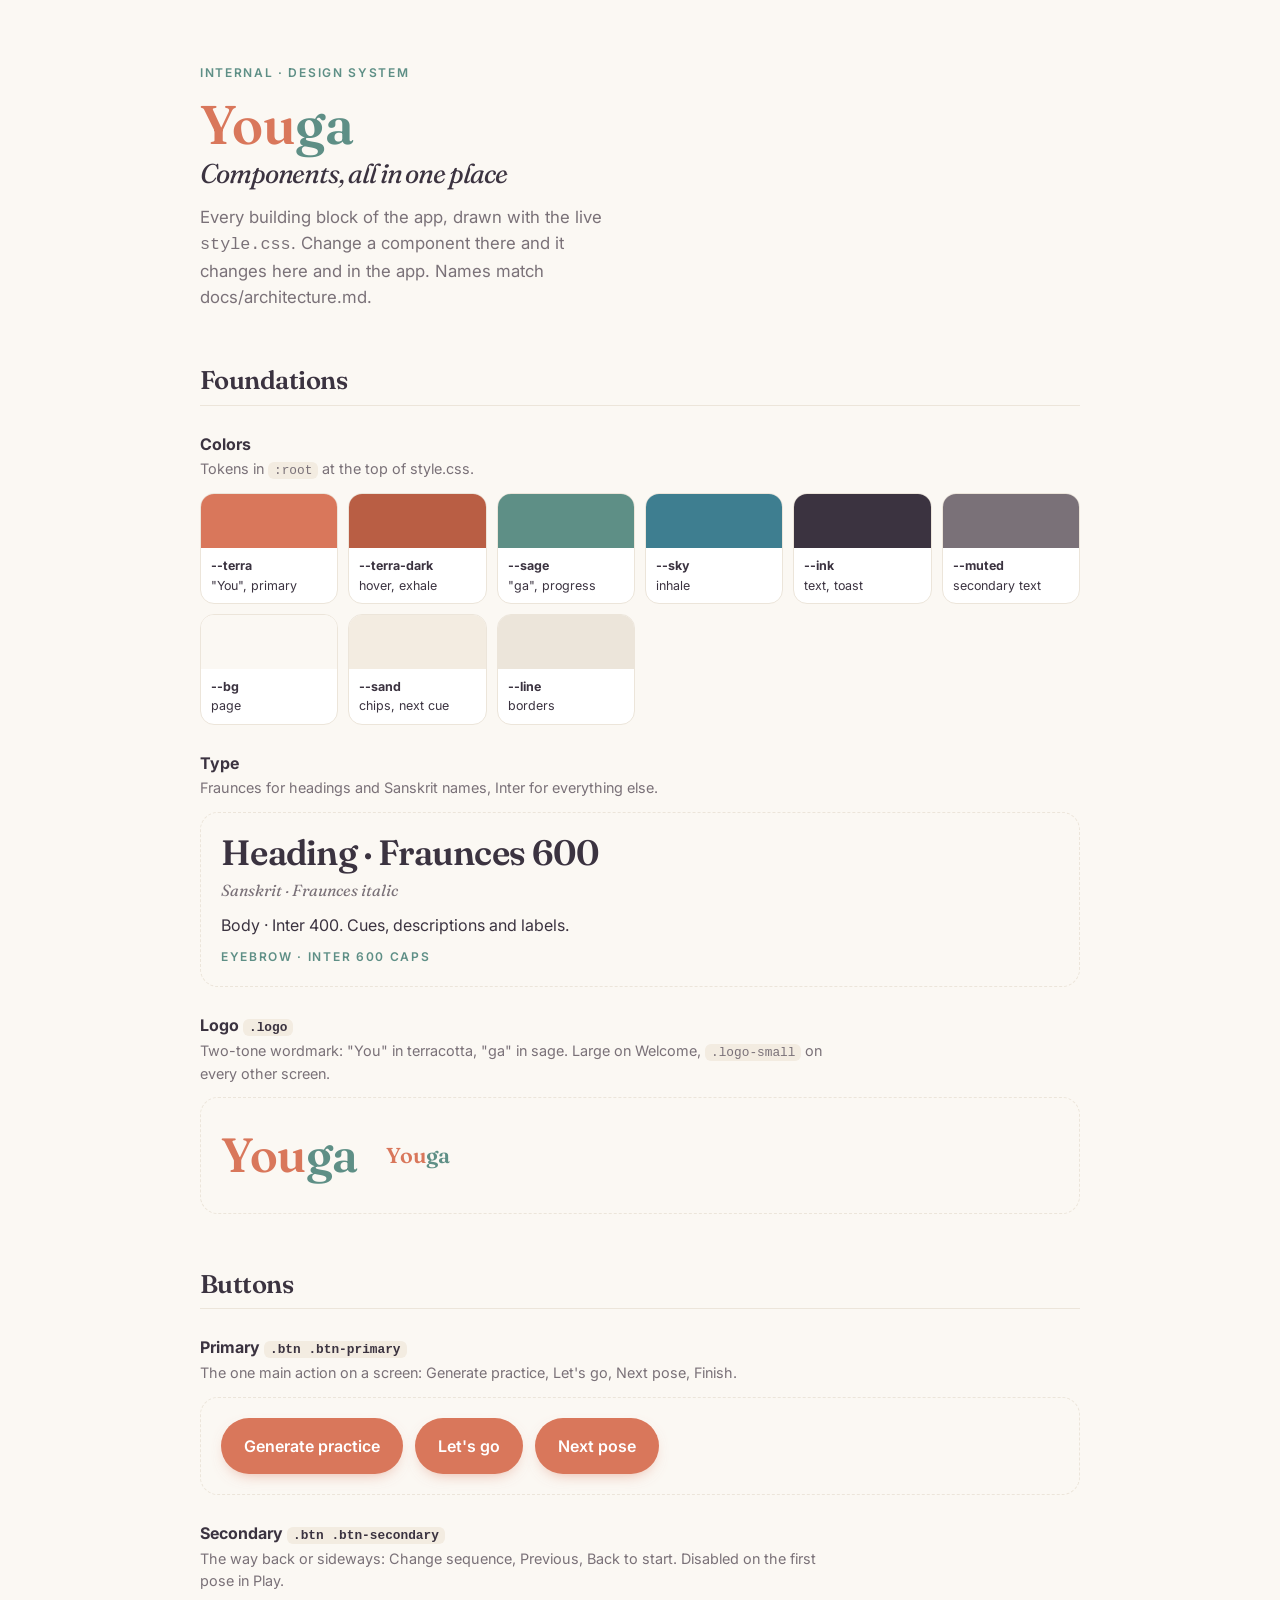
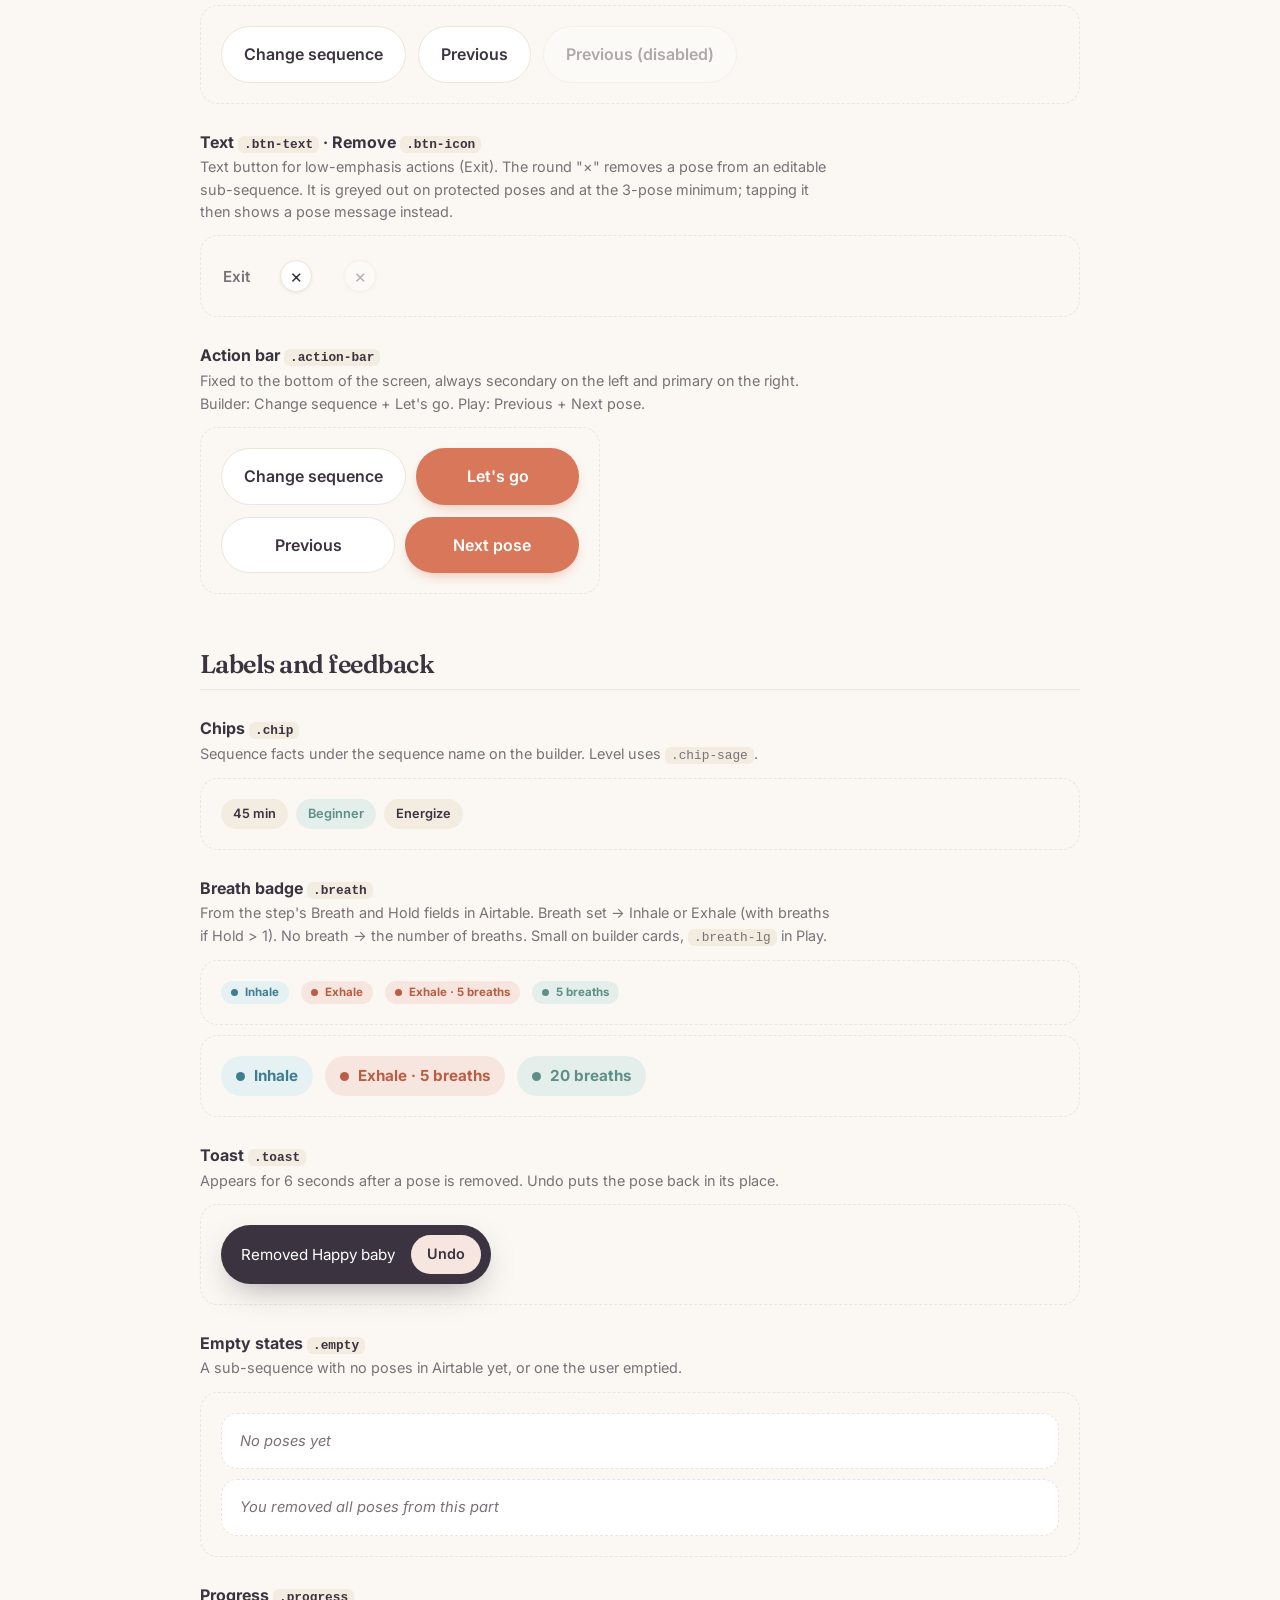
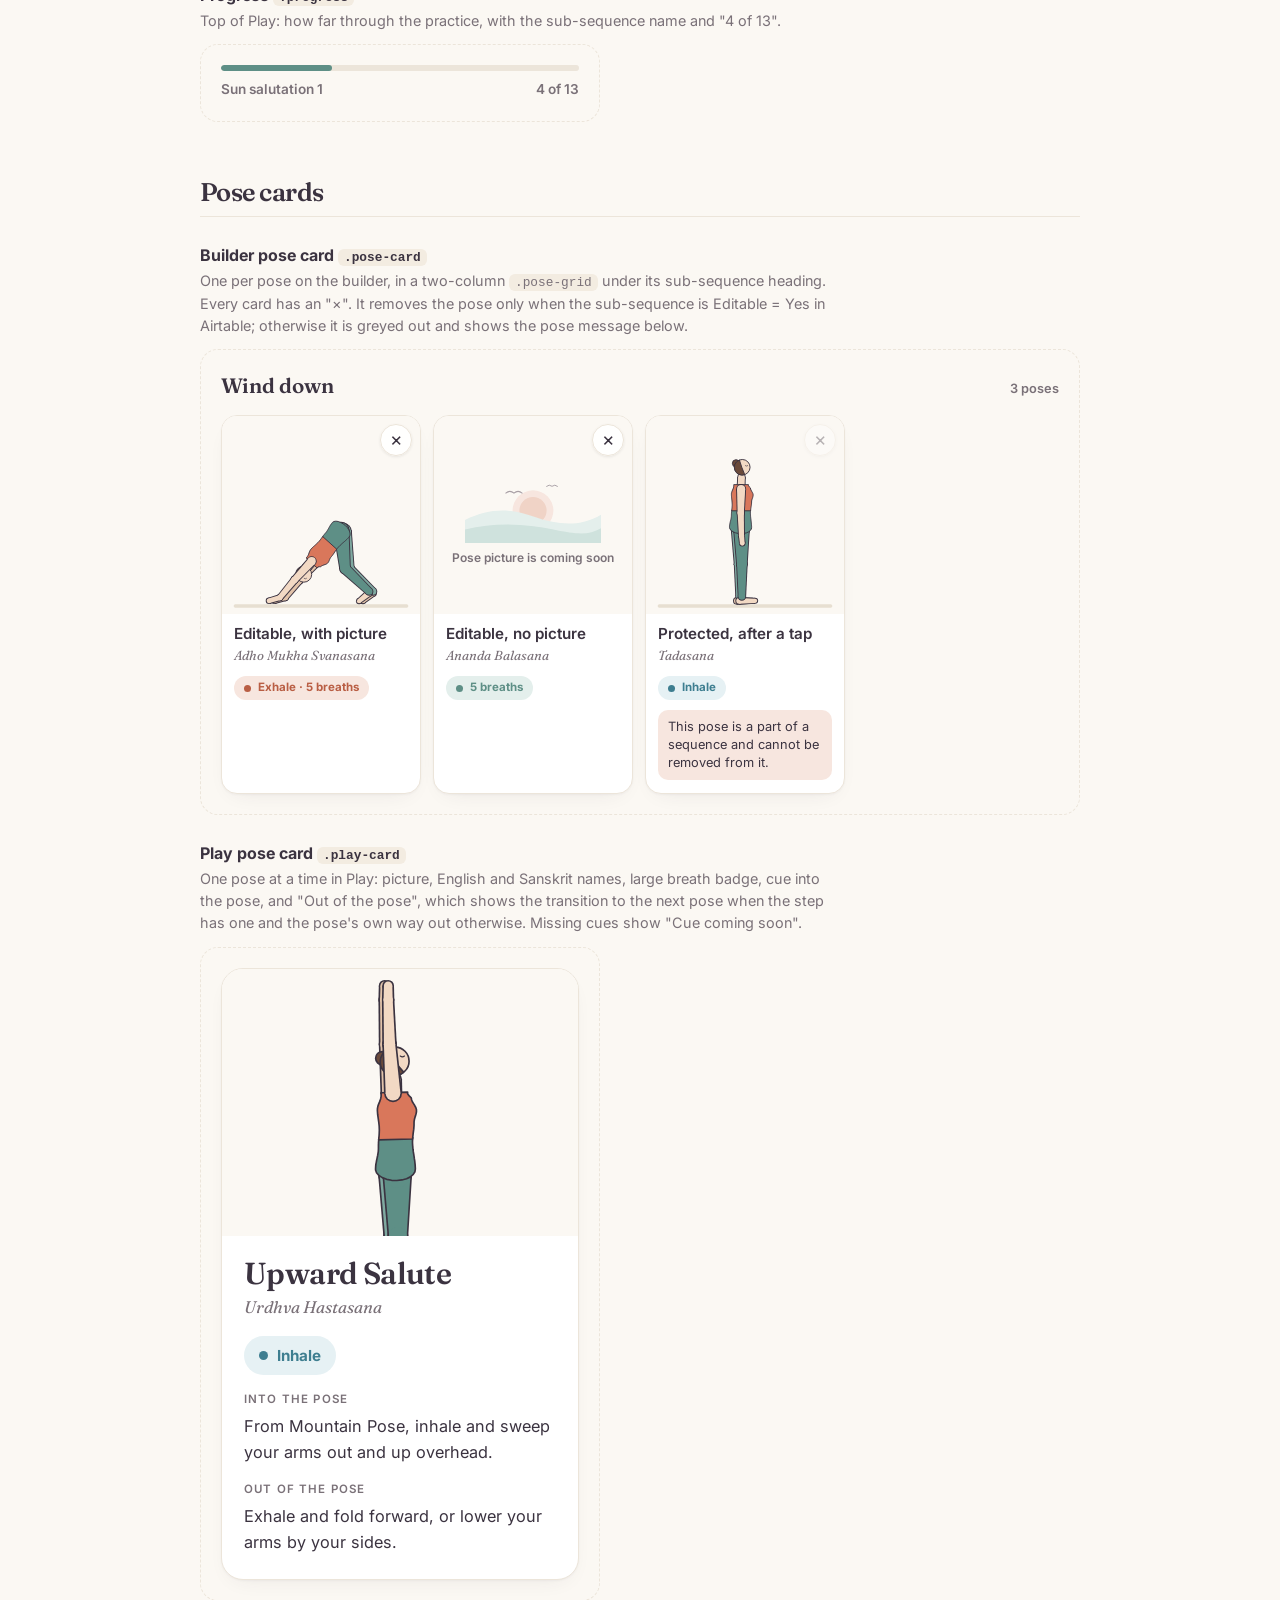
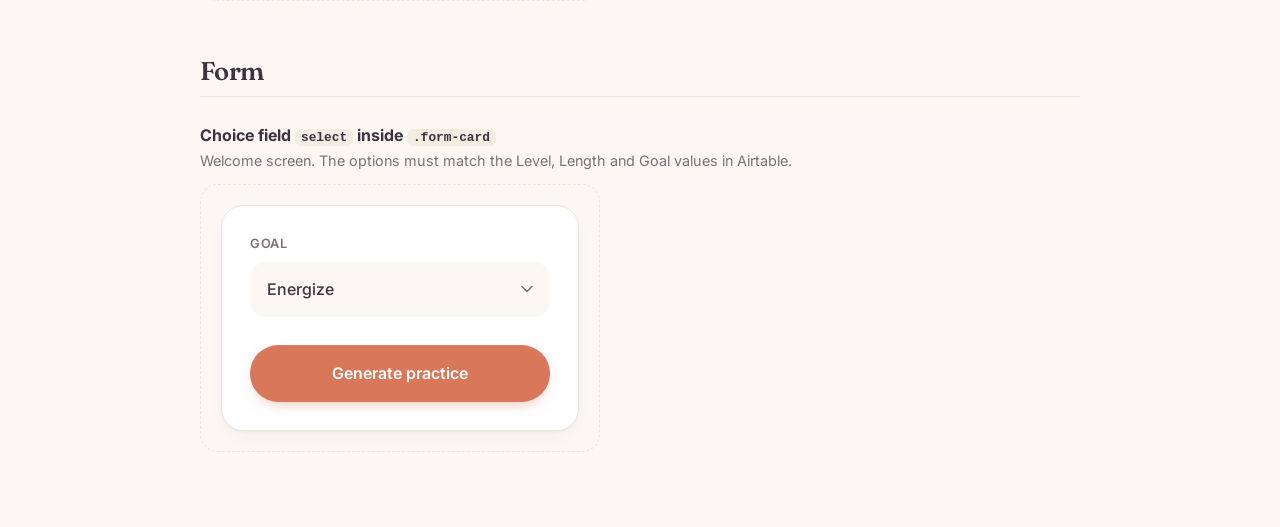
==== commit 17f3ddb4: "Merge out-of-pose and transition cues, clickable available practices, Savasana skippable - Play: a s" ====
--- a/styleguide.html
+++ b/styleguide.html
@@ -196,14 +196,14 @@
             <div class="pose-card-body"><div class="pose-card-name">Editable, no picture</div><p class="sanskrit">Ananda Balasana</p><span class="breath breath-count">5 breaths</span></div></div>
           <div class="card pose-card"><button class="btn-icon" aria-disabled="true">×</button>
             <div class="pose-art"><img src="images/poses/mountain-pose.svg" alt=""></div>
-            <div class="pose-card-body"><div class="pose-card-name">Protected, after a tap</div><p class="sanskrit">Tadasana</p><span class="breath breath-inhale">Inhale</span><p class="pose-message" style="animation:none">This pose is important to your practice, so it can't be deleted.</p></div></div>
+            <div class="pose-card-body"><div class="pose-card-name">Protected, after a tap</div><p class="sanskrit">Tadasana</p><span class="breath breath-inhale">Inhale</span><p class="pose-message" style="animation:none">This pose is a part of a sequence and cannot be removed from it.</p></div></div>
         </div>
       </div>
     </div>
 
     <div class="sg-item">
       <h3>Play pose card <code>.play-card</code></h3>
-      <p class="sg-desc">One pose at a time in Play: picture, English and Sanskrit names, large breath badge, cue into and out of the pose, and the transition to the next pose when the step has one. Missing cues show "Cue coming soon".</p>
+      <p class="sg-desc">One pose at a time in Play: picture, English and Sanskrit names, large breath badge, cue into the pose, and "Out of the pose", which shows the transition to the next pose when the step has one and the pose's own way out otherwise. Missing cues show "Cue coming soon".</p>
       <div class="sg-frame sg-phone">
         <article class="card play-card" style="margin-top:0">
           <div class="pose-art"><img src="images/poses/upward-salute.svg" alt=""></div>
@@ -212,8 +212,7 @@
             <p class="sanskrit">Urdhva Hastasana</p>
             <span class="breath breath-lg breath-inhale">Inhale</span>
             <div class="cue"><h3>Into the pose</h3><p>From Mountain Pose, inhale and sweep your arms out and up overhead.</p></div>
-            <div class="cue"><h3>Out of the pose</h3><p class="cue-missing">Cue coming soon</p></div>
-            <div class="cue cue-next"><h3>Moving to the next pose</h3><p>Send your feet back and through plank bend your elbows.</p></div>
+            <div class="cue"><h3>Out of the pose</h3><p>Exhale and fold forward, or lower your arms by your sides.</p></div>
           </div>
         </article>
       </div>
--- a/style.css
+++ b/style.css
@@ -240,6 +240,9 @@
 
 .match-note { font-size: 0.9rem; color: var(--muted); }
 
+/* No match: one button per practice that exists now, above Change sequence. */
+.available { display: grid; gap: 12px; margin: 4px 0 12px; }
+
 /* Pose message: appears under a pose when its "×" can't remove it. */
 .pose-message {
   margin: 10px 0 0; padding: 8px 10px;
@@ -303,7 +306,6 @@
 .cue { margin-top: 16px; }
 .cue h3 { margin: 0 0 4px; font-size: 0.72rem; font-weight: 600; letter-spacing: 0.1em; text-transform: uppercase; color: var(--muted); }
 .cue p { margin: 0; font-size: 1.02rem; line-height: 1.6; }
-.cue-next { padding: 12px 14px; background: var(--sand); border-radius: 14px; }
 .cue-missing { font-style: italic; color: var(--faint); }
 
 /* ---------- 5. Screens ---------- */
